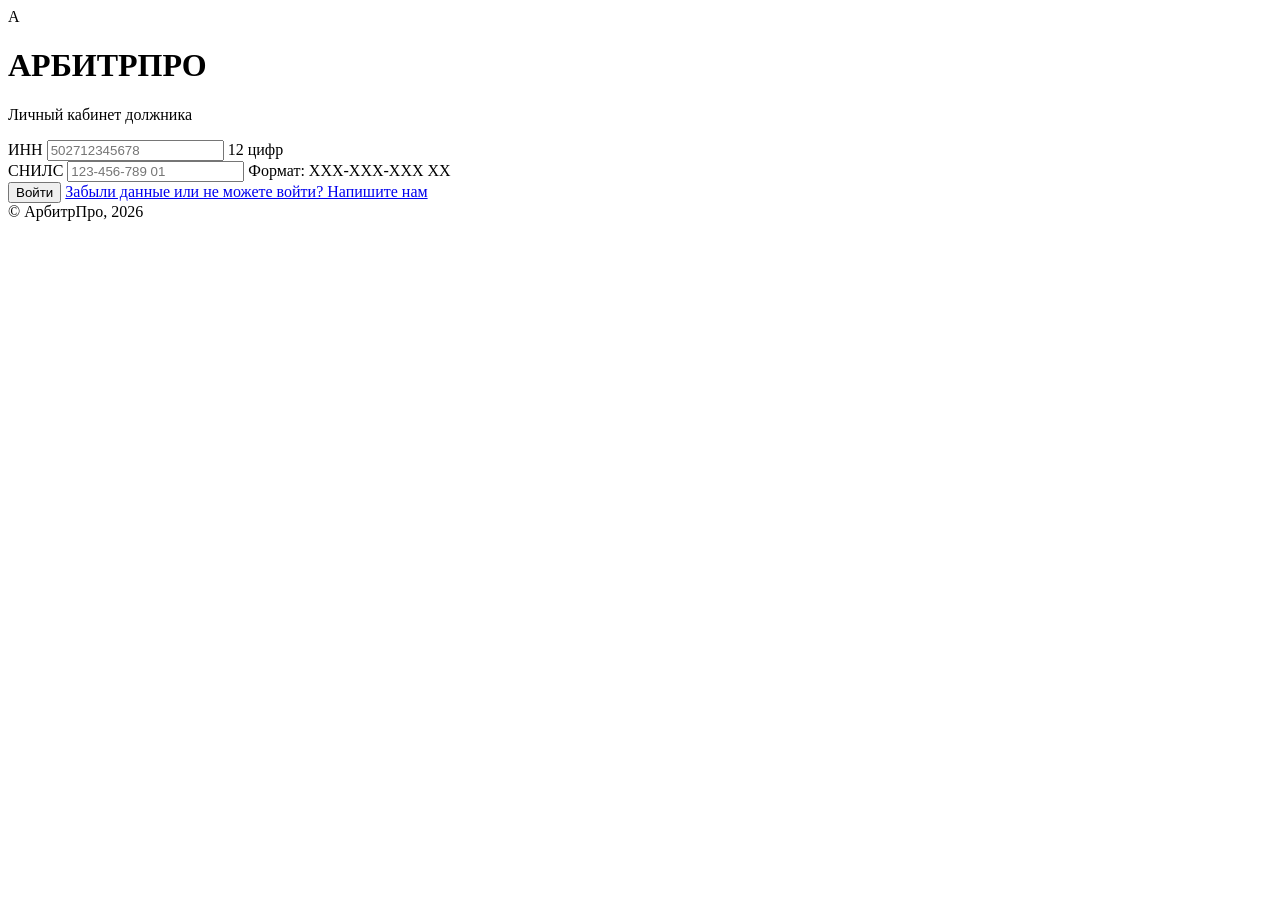
==== index.html @ cffbb6d2 "Create index.html" ====
<!DOCTYPE html>
<html lang="ru">
<head>
    <meta charset="UTF-8">
    <meta name="viewport" content="width=device-width, initial-scale=1.0, maximum-scale=1.0, user-scalable=no">
    <meta name="theme-color" content="#1B8A4A">
    <title>АрбитрПро — Вход</title>
    <link rel="manifest" href="manifest.json">
    <link rel="apple-touch-icon" href="icon-192.png">
    <link rel="stylesheet" href="styles.css">
</head>
<body class="auth-page">
    <div class="auth-container">
        <div class="logo-block">
            <div class="logo-icon">А</div>
            <h1 class="logo-title">АРБИТРПРО</h1>
            <p class="logo-subtitle">Личный кабинет должника</p>
        </div>

        <form id="loginForm" class="auth-form" novalidate>
            <div class="form-group">
                <label for="inn">ИНН</label>
                <input type="tel" id="inn" name="inn" maxlength="12" inputmode="numeric"
                       placeholder="502712345678" autocomplete="off">
                <span class="field-hint" id="innHint">12 цифр</span>
            </div>

            <div class="form-group">
                <label for="snils">СНИЛС</label>
                <input type="tel" id="snils" name="snils" maxlength="14" inputmode="numeric"
                       placeholder="123-456-789 01" autocomplete="off">
                <span class="field-hint" id="snilsHint">Формат: XXX-XXX-XXX XX</span>
            </div>

            <button type="submit" class="btn-primary" id="loginBtn">Войти</button>

            <div class="auth-error" id="authError" style="display:none;">
                Данные не найдены. Проверьте ИНН и СНИЛС.
            </div>

            <a href="#" class="auth-help" id="helpLink">
                Забыли данные или не можете войти? Напишите нам
            </a>
        </form>

        <div class="auth-footer">
            © АрбитрПро, 2026
        </div>
    </div>

    <script src="app.js"></script>
</body>
</html>
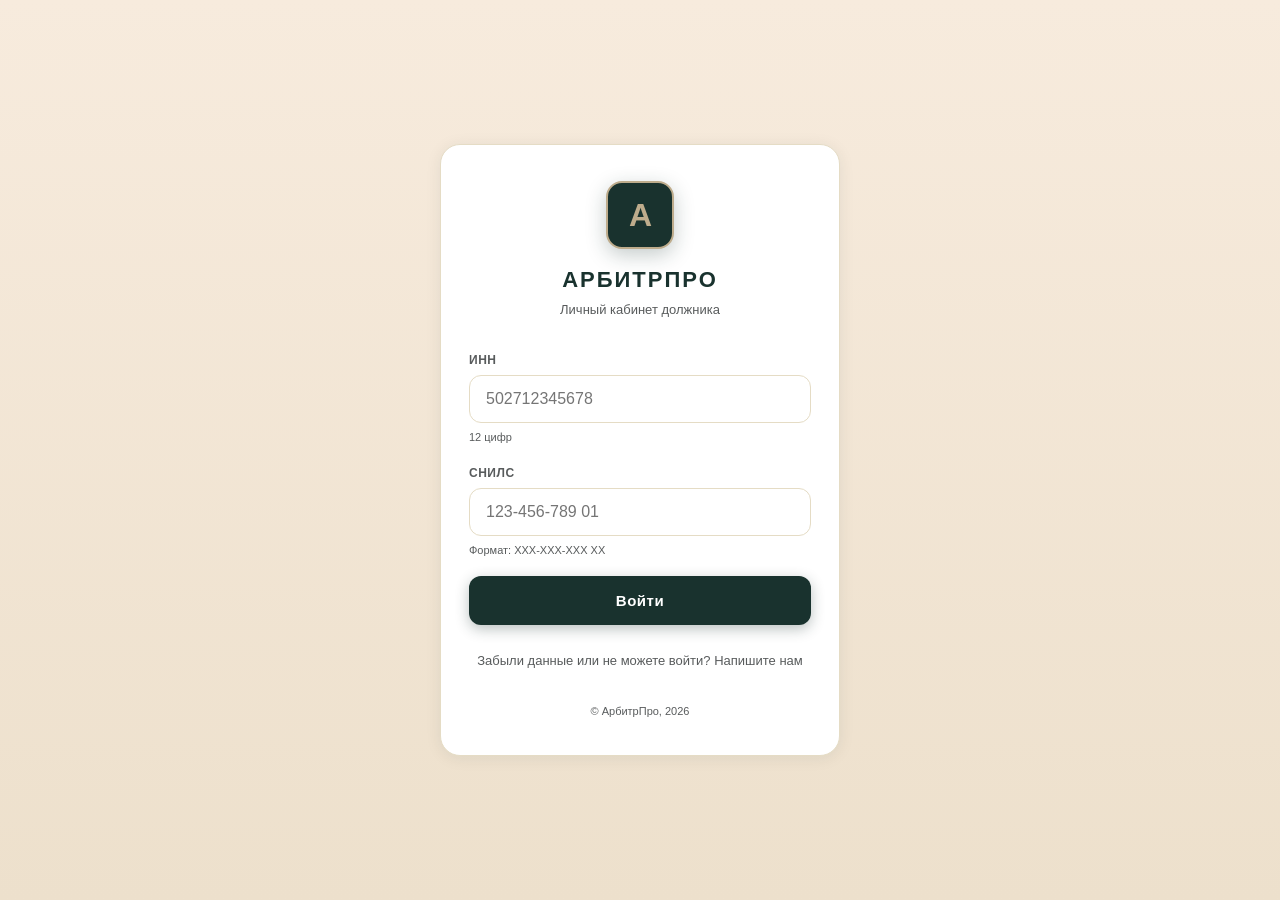
==== commit f50c2969: "Update index.html" ====
--- a/index.html
+++ b/index.html
@@ -3,51 +3,82 @@
 <head>
     <meta charset="UTF-8">
     <meta name="viewport" content="width=device-width, initial-scale=1.0, maximum-scale=1.0, user-scalable=no">
-    <meta name="theme-color" content="#1B8A4A">
+    <meta name="theme-color" content="#19322E">
     <title>АрбитрПро — Вход</title>
-    <link rel="manifest" href="manifest.json">
-    <link rel="apple-touch-icon" href="icon-192.png">
-    <link rel="stylesheet" href="styles.css">
+    
+    <!-- PWA Manifest -->
+    <link rel="manifest" href="./manifest.json">
+    
+    <!-- iOS Apple Tags (Обязательно для добавления на экран "Домой") -->
+    <link rel="apple-touch-icon" href="./icon-512.png">
+    <meta name="apple-mobile-web-app-capable" content="yes">
+    <meta name="apple-mobile-web-app-status-bar-style" content="black-translucent">
+    <meta name="apple-mobile-web-app-title" content="АрбитрПро">
+    
+    <!-- Стили -->
+    <link rel="stylesheet" href="./styles.css">
 </head>
 <body class="auth-page">
     <div class="auth-container">
+        <!-- Логотип и заголовок -->
         <div class="logo-block">
             <div class="logo-icon">А</div>
             <h1 class="logo-title">АРБИТРПРО</h1>
             <p class="logo-subtitle">Личный кабинет должника</p>
         </div>
 
+        <!-- Форма входа -->
         <form id="loginForm" class="auth-form" novalidate>
             <div class="form-group">
                 <label for="inn">ИНН</label>
-                <input type="tel" id="inn" name="inn" maxlength="12" inputmode="numeric"
-                       placeholder="502712345678" autocomplete="off">
-                <span class="field-hint" id="innHint">12 цифр</span>
+                <input 
+                    type="tel" 
+                    id="inn" 
+                    name="inn" 
+                    maxlength="12" 
+                    inputmode="numeric"
+                    placeholder="502712345678" 
+                    autocomplete="off"
+                    required
+                >
+                <span class="field-hint">12 цифр</span>
             </div>
 
             <div class="form-group">
                 <label for="snils">СНИЛС</label>
-                <input type="tel" id="snils" name="snils" maxlength="14" inputmode="numeric"
-                       placeholder="123-456-789 01" autocomplete="off">
-                <span class="field-hint" id="snilsHint">Формат: XXX-XXX-XXX XX</span>
+                <input 
+                    type="tel" 
+                    id="snils" 
+                    name="snils" 
+                    maxlength="14" 
+                    inputmode="numeric"
+                    placeholder="123-456-789 01" 
+                    autocomplete="off"
+                    required
+                >
+                <span class="field-hint">Формат: XXX-XXX-XXX XX</span>
             </div>
 
             <button type="submit" class="btn-primary" id="loginBtn">Войти</button>
 
-            <div class="auth-error" id="authError" style="display:none;">
+            <!-- Блок ошибки (скрыт по умолчанию) -->
+            <div class="auth-error" id="authError" style="display: none;">
                 Данные не найдены. Проверьте ИНН и СНИЛС.
             </div>
 
+            <!-- Ссылка на поддержку (заглушка) -->
             <a href="#" class="auth-help" id="helpLink">
                 Забыли данные или не можете войти? Напишите нам
             </a>
         </form>
 
+        <!-- Футер -->
         <div class="auth-footer">
             © АрбитрПро, 2026
         </div>
     </div>
 
-    <script src="app.js"></script>
+    <!-- Логика приложения -->
+    <script src="./app.js"></script>
 </body>
 </html>
--- a/styles.css
+++ b/styles.css
@@ -0,0 +1,713 @@
+:root {
+    --white: #FFFFFF;
+    --green: #19322E;
+    --green-dark: #0F1F1C;
+    --sand: #BEAC8C;
+    --sand-light: #D4C4A8;
+    --cream: #F7EBDD;
+    --cream-dark: #EDE0CC;
+    --gray: #585B5C;
+    --dark: #3A3737;
+    --border: #E5DCC5;
+    --error: #A04030;
+    --shadow: 0 2px 16px rgba(25, 50, 46, 0.08);
+}
+
+* { box-sizing: border-box; margin: 0; padding: 0; }
+
+html, body {
+    font-family: -apple-system, BlinkMacSystemFont, "Segoe UI", Roboto, sans-serif;
+    background: var(--cream);
+    color: var(--dark);
+    font-size: 16px;
+    line-height: 1.5;
+    -webkit-font-smoothing: antialiased;
+    min-height: 100vh;
+}
+
+/* ===== ЭКРАН ВХОДА ===== */
+.auth-page {
+    display: flex;
+    align-items: center;
+    justify-content: center;
+    min-height: 100vh;
+    padding: 20px;
+    background: linear-gradient(180deg, var(--cream) 0%, var(--cream-dark) 100%);
+}
+
+.auth-container {
+    width: 100%;
+    max-width: 400px;
+    background: var(--white);
+    border-radius: 20px;
+    padding: 36px 28px;
+    box-shadow: var(--shadow);
+    border: 1px solid var(--border);
+}
+
+.logo-block { text-align: center; margin-bottom: 32px; }
+
+.logo-icon {
+    width: 68px; height: 68px;
+    margin: 0 auto 14px;
+    background: var(--green);
+    color: var(--sand);
+    font-size: 32px;
+    font-weight: 700;
+    border-radius: 16px;
+    display: flex;
+    align-items: center;
+    justify-content: center;
+    box-shadow: 0 6px 20px rgba(25, 50, 46, 0.25);
+    border: 2px solid var(--sand);
+    letter-spacing: -1px;
+}
+
+.logo-title {
+    font-size: 22px;
+    font-weight: 700;
+    color: var(--green);
+    letter-spacing: 2px;
+}
+
+.logo-subtitle {
+    font-size: 13px;
+    color: var(--gray);
+    margin-top: 4px;
+}
+
+.auth-form { display: flex; flex-direction: column; gap: 18px; }
+
+.form-group { display: flex; flex-direction: column; gap: 6px; }
+
+.form-group label {
+    font-size: 12px;
+    font-weight: 600;
+    color: var(--gray);
+    text-transform: uppercase;
+    letter-spacing: 0.5px;
+}
+
+.form-group input,
+.form-group textarea {
+    width: 100%;
+    padding: 14px 16px;
+    font-size: 16px;
+    border: 1.5px solid var(--border);
+    border-radius: 12px;
+    background: var(--white);
+    color: var(--dark);
+    transition: border-color 0.2s, box-shadow 0.2s;
+    font-family: inherit;
+}
+
+.form-group input:focus,
+.form-group textarea:focus {
+    outline: none;
+    border-color: var(--green);
+    box-shadow: 0 0 0 3px rgba(25, 50, 46, 0.1);
+}
+
+.field-hint {
+    font-size: 11px;
+    color: var(--gray);
+}
+
+.btn-primary {
+    width: 100%;
+    padding: 16px;
+    font-size: 15px;
+    font-weight: 600;
+    color: var(--white);
+    background: var(--green);
+    border: none;
+    border-radius: 12px;
+    cursor: pointer;
+    transition: transform 0.1s, background 0.2s;
+    box-shadow: 0 4px 14px rgba(25, 50, 46, 0.3);
+    letter-spacing: 0.5px;
+}
+
+.btn-primary:active { transform: scale(0.98); background: var(--green-dark); }
+
+.btn-large { padding: 18px; font-size: 16px; }
+
+.btn-secondary {
+    width: 100%;
+    padding: 14px;
+    font-size: 14px;
+    font-weight: 600;
+    color: var(--green);
+    background: rgba(25, 50, 46, 0.06);
+    border: 1.5px solid var(--green);
+    border-radius: 12px;
+    cursor: pointer;
+    display: flex;
+    align-items: center;
+    justify-content: center;
+    gap: 8px;
+    margin-top: 12px;
+}
+
+.btn-icon {
+    width: 22px; height: 22px;
+    background: var(--green);
+    color: var(--sand);
+    border-radius: 50%;
+    display: inline-flex;
+    align-items: center;
+    justify-content: center;
+    font-size: 16px;
+    font-weight: 700;
+}
+
+.auth-error {
+    padding: 12px;
+    background: #FDECEB;
+    color: var(--error);
+    border-radius: 10px;
+    font-size: 14px;
+    text-align: center;
+    border: 1px solid rgba(160, 64, 48, 0.2);
+}
+
+.auth-help {
+    display: block;
+    text-align: center;
+    color: var(--gray);
+    font-size: 13px;
+    text-decoration: none;
+    padding: 8px;
+}
+
+.auth-help:active { color: var(--green); }
+
+.auth-footer {
+    text-align: center;
+    font-size: 11px;
+    color: var(--gray);
+    margin-top: 24px;
+}
+
+/* ===== DASHBOARD ===== */
+.top-bar {
+    background: var(--green);
+    padding: 14px 16px;
+    display: flex;
+    align-items: center;
+    justify-content: space-between;
+    position: sticky;
+    top: 0;
+    z-index: 10;
+    box-shadow: 0 2px 10px rgba(25, 50, 46, 0.15);
+}
+
+.user-info { display: flex; align-items: center; gap: 10px; }
+
+.user-avatar {
+    width: 38px; height: 38px;
+    background: var(--sand);
+    color: var(--green);
+    font-weight: 700;
+    border-radius: 50%;
+    display: flex;
+    align-items: center;
+    justify-content: center;
+    font-size: 13px;
+    border: 1.5px solid var(--white);
+}
+
+.user-name {
+    font-size: 14px;
+    font-weight: 600;
+    color: var(--white);
+}
+
+.btn-logout {
+    background: none;
+    border: none;
+    font-size: 22px;
+    color: var(--sand);
+    cursor: pointer;
+    padding: 6px 10px;
+}
+
+.content {
+    padding: 16px;
+    padding-bottom: 100px;
+    display: flex;
+    flex-direction: column;
+    gap: 14px;
+}
+
+.card {
+    background: var(--white);
+    border-radius: 16px;
+    padding: 20px;
+    box-shadow: var(--shadow);
+    border: 1px solid var(--border);
+}
+
+.card-title {
+    font-size: 14px;
+    font-weight: 700;
+    color: var(--green);
+    margin-bottom: 16px;
+    padding-bottom: 12px;
+    border-bottom: 1px solid var(--border);
+    text-transform: uppercase;
+    letter-spacing: 0.5px;
+}
+
+/* Финансы */
+.finance-card {
+    background: var(--green);
+    color: var(--white);
+    border: none;
+}
+
+.card-label {
+    font-size: 11px;
+    opacity: 0.75;
+    text-transform: uppercase;
+    letter-spacing: 0.8px;
+    color: var(--sand);
+}
+
+.finance-amount {
+    font-size: 38px;
+    font-weight: 800;
+    margin: 10px 0 6px;
+    color: var(--sand);
+    letter-spacing: -1px;
+}
+
+.finance-card .btn-secondary {
+    background: rgba(255, 255, 255, 0.08);
+    color: var(--white);
+    border-color: var(--sand);
+}
+
+.finance-card .btn-icon {
+    background: var(--sand);
+    color: var(--green);
+}
+
+/* Степпер ПМ */
+.stepper {
+    display: flex;
+    align-items: flex-start;
+    justify-content: space-between;
+    position: relative;
+    padding: 8px 0;
+}
+
+.step {
+    flex: 1;
+    display: flex;
+    flex-direction: column;
+    align-items: center;
+    text-align: center;
+    position: relative;
+    z-index: 2;
+}
+
+.step-dot {
+    width: 36px; height: 36px;
+    border-radius: 50%;
+    background: var(--cream);
+    color: var(--gray);
+    display: flex;
+    align-items: center;
+    justify-content: center;
+    font-weight: 700;
+    font-size: 14px;
+    border: 2px solid var(--border);
+    margin-bottom: 8px;
+    transition: all 0.3s;
+}
+
+.step.active .step-dot {
+    background: var(--green);
+    color: var(--sand);
+    border-color: var(--green);
+    box-shadow: 0 0 0 4px rgba(25, 50, 46, 0.15);
+}
+
+.step.done .step-dot {
+    background: var(--sand);
+    color: var(--white);
+    border-color: var(--sand);
+}
+
+.step-label {
+    font-size: 12px;
+    font-weight: 600;
+    color: var(--dark);
+    margin-bottom: 2px;
+}
+
+.step-date {
+    font-size: 11px;
+    color: var(--gray);
+}
+
+.step-line {
+    flex: 1;
+    height: 2px;
+    background: var(--border);
+    margin: 17px -8px 0;
+    z-index: 1;
+}
+
+.status-message {
+    margin-top: 16px;
+    padding: 12px 14px;
+    background: var(--cream);
+    border-left: 3px solid var(--green);
+    border-radius: 8px;
+    font-size: 13px;
+    color: var(--dark);
+}
+
+/* Timeline */
+.timeline { display: flex; flex-direction: column; gap: 2px; }
+
+.timeline-item {
+    display: flex;
+    align-items: flex-start;
+    gap: 12px;
+    padding: 10px 0;
+    position: relative;
+}
+
+.timeline-item:not(:last-child)::after {
+    content: '';
+    position: absolute;
+    left: 11px;
+    top: 32px;
+    bottom: -2px;
+    width: 2px;
+    background: var(--border);
+}
+
+.timeline-item.done:not(:last-child)::after { background: var(--sand); }
+
+.timeline-dot {
+    width: 24px; height: 24px;
+    border-radius: 50%;
+    background: var(--cream);
+    color: var(--gray);
+    display: flex;
+    align-items: center;
+    justify-content: center;
+    font-size: 12px;
+    font-weight: 700;
+    flex-shrink: 0;
+    border: 2px solid var(--border);
+}
+
+.timeline-item.done .timeline-dot {
+    background: var(--sand);
+    color: var(--white);
+    border-color: var(--sand);
+}
+
+.timeline-item.active .timeline-dot {
+    background: var(--green);
+    color: var(--sand);
+    border-color: var(--green);
+    box-shadow: 0 0 0 4px rgba(25, 50, 46, 0.15);
+}
+
+.timeline-text {
+    font-size: 14px;
+    color: var(--dark);
+    padding-top: 2px;
+}
+
+.timeline-item.done .timeline-text { color: var(--gray); }
+.timeline-item.active .timeline-text { font-weight: 600; color: var(--green); }
+
+/* FAB */
+.fab-contact {
+    position: fixed;
+    bottom: 20px;
+    right: 20px;
+    background: var(--green);
+    color: var(--white);
+    border: 2px solid var(--sand);
+    border-radius: 50px;
+    padding: 12px 20px;
+    display: flex;
+    align-items: center;
+    gap: 8px;
+    font-size: 14px;
+    font-weight: 600;
+    cursor: pointer;
+    box-shadow: 0 6px 20px rgba(25, 50, 46, 0.35);
+    z-index: 20;
+}
+
+.fab-icon { font-size: 18px; }
+
+/* Демо-панель */
+.demo-panel {
+    background: var(--cream);
+    border: 1px dashed var(--sand);
+}
+
+.demo-buttons {
+    display: grid;
+    grid-template-columns: 1fr 1fr;
+    gap: 8px;
+}
+
+.btn-demo {
+    padding: 10px;
+    font-size: 12px;
+    background: var(--white);
+    border: 1px solid var(--border);
+    border-radius: 8px;
+    cursor: pointer;
+    color: var(--dark);
+}
+
+.btn-demo:active { background: var(--cream-dark); }
+
+/* ===== БЛОКИРОВКИ ===== */
+.blocked-page, .closed-page {
+    min-height: 100vh;
+    background: var(--cream);
+}
+
+.blocked-content, .closed-content {
+    padding: 40px 24px;
+    text-align: center;
+    display: flex;
+    flex-direction: column;
+    align-items: center;
+    gap: 16px;
+}
+
+.blocked-icon {
+    width: 80px; height: 80px;
+    background: var(--sand);
+    color: var(--white);
+    font-size: 40px;
+    border-radius: 50%;
+    display: flex;
+    align-items: center;
+    justify-content: center;
+    box-shadow: 0 6px 20px rgba(190, 172, 140, 0.4);
+}
+
+.blocked-title, .success-title {
+    font-size: 22px;
+    color: var(--green);
+    font-weight: 700;
+}
+
+.blocked-text {
+    font-size: 15px;
+    color: var(--dark);
+    max-width: 320px;
+}
+
+.blocked-subtext {
+    font-size: 13px;
+    color: var(--gray);
+}
+
+.blocked-help {
+    color: var(--gray);
+    font-size: 13px;
+    text-decoration: none;
+    margin-top: 12px;
+}
+
+/* Soft alert */
+.soft-alert {
+    background: var(--sand);
+    color: var(--white);
+    padding: 16px;
+    display: flex;
+    gap: 12px;
+    align-items: flex-start;
+}
+
+.soft-alert-icon {
+    width: 32px; height: 32px;
+    background: rgba(255, 255, 255, 0.2);
+    border-radius: 50%;
+    display: flex;
+    align-items: center;
+    justify-content: center;
+    font-size: 18px;
+    flex-shrink: 0;
+}
+
+.soft-alert-body { flex: 1; }
+
+.soft-alert-title {
+    font-size: 14px;
+    font-weight: 700;
+    margin-bottom: 4px;
+}
+
+.soft-alert-text {
+    font-size: 13px;
+    opacity: 0.95;
+    margin-bottom: 10px;
+}
+
+.btn-alert {
+    background: var(--white);
+    color: var(--green);
+    border: none;
+    padding: 8px 16px;
+    border-radius: 8px;
+    font-weight: 600;
+    font-size: 13px;
+    cursor: pointer;
+}
+
+/* ===== ФОРМЫ ===== */
+.form-page { background: var(--cream); min-height: 100vh; }
+
+.btn-back {
+    background: none;
+    border: none;
+    color: var(--green);
+    font-size: 15px;
+    font-weight: 600;
+    cursor: pointer;
+    padding: 6px 10px;
+}
+
+.top-bar-title {
+    font-size: 15px;
+    font-weight: 700;
+    color: var(--green);
+}
+
+.form-card {
+    background: var(--white);
+    border-radius: 16px;
+    padding: 20px;
+    box-shadow: var(--shadow);
+    border: 1px solid var(--border);
+    display: flex;
+    flex-direction: column;
+    gap: 14px;
+}
+
+.form-title {
+    font-size: 18px;
+    color: var(--green);
+    font-weight: 700;
+}
+
+.form-subtitle {
+    font-size: 13px;
+    color: var(--gray);
+}
+
+.file-upload { display: flex; flex-direction: column; gap: 8px; }
+
+.btn-file {
+    padding: 14px;
+    background: var(--cream);
+    color: var(--green);
+    border: 1.5px dashed var(--green);
+    border-radius: 12px;
+    font-size: 14px;
+    font-weight: 600;
+    cursor: pointer;
+    text-align: center;
+}
+
+.file-preview {
+    display: flex;
+    flex-wrap: wrap;
+    gap: 8px;
+}
+
+.file-preview img {
+    width: 80px; height: 80px;
+    object-fit: cover;
+    border-radius: 8px;
+    border: 1px solid var(--border);
+}
+
+/* ===== ЗАВЕРШЕННОЕ ДЕЛО ===== */
+.success-icon {
+    width: 80px; height: 80px;
+    background: var(--green);
+    color: var(--sand);
+    font-size: 48px;
+    font-weight: 700;
+    border-radius: 50%;
+    display: flex;
+    align-items: center;
+    justify-content: center;
+    box-shadow: 0 6px 20px rgba(25, 50, 46, 0.3);
+    border: 3px solid var(--sand);
+}
+
+.success-text {
+    font-size: 14px;
+    color: var(--dark);
+    max-width: 320px;
+}
+
+.info-card {
+    width: 100%;
+    max-width: 320px;
+    background: var(--white);
+    border: 1px solid var(--border);
+    border-radius: 12px;
+    padding: 14px 16px;
+    display: flex;
+    justify-content: space-between;
+    align-items: center;
+}
+
+.info-label {
+    font-size: 11px;
+    color: var(--gray);
+    text-transform: uppercase;
+    letter-spacing: 0.3px;
+}
+
+.info-value {
+    font-size: 14px;
+    font-weight: 700;
+    color: var(--green);
+}
+
+.notice-card {
+    width: 100%;
+    max-width: 320px;
+    background: var(--cream);
+    border-left: 3px solid var(--green);
+    border-radius: 10px;
+    padding: 14px;
+    display: flex;
+    gap: 12px;
+    text-align: left;
+}
+
+.notice-icon { font-size: 22px; }
+
+.notice-text {
+    font-size: 13px;
+    color: var(--dark);
+}
+
+/* ===== АДАПТИВ ===== */
+@media (min-width: 600px) {
+    .content { max-width: 600px; margin: 0 auto; }
+    .stepper { padding: 12px 0; }
+    .step-dot { width: 44px; height: 44px; font-size: 16px; }
+}
